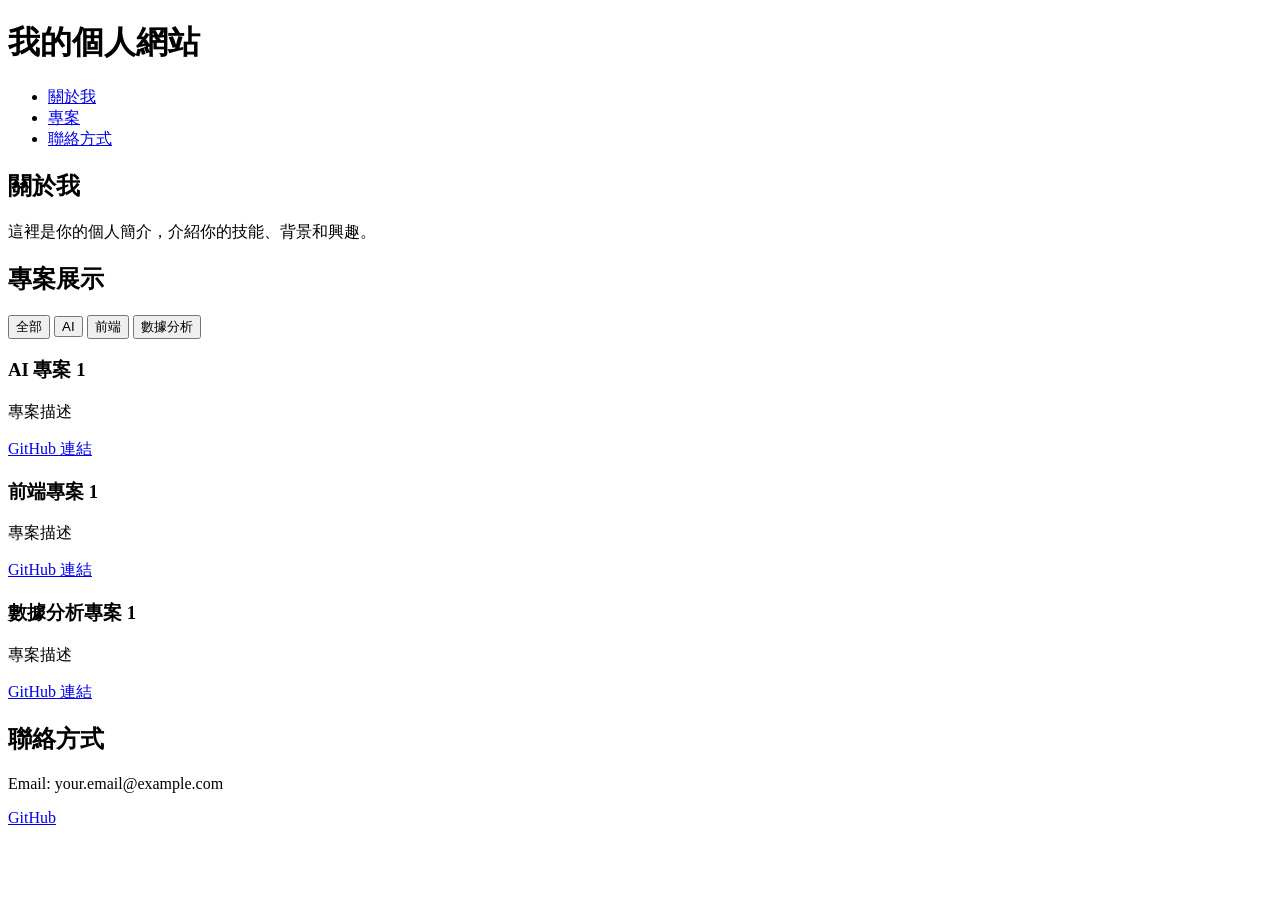
==== index.html @ 34ee30a7 "v1" ====
<!DOCTYPE html>
<html lang="zh-TW">
    <head>
        <meta charset="UTF-8" />
        <meta name="viewport" content="width=device-width, initial-scale=1.0" />
        <title>我的個人網頁</title>
        <link rel="stylesheet" href="styles.css" />
    </head>
    <body>
        <header>
            <h1>我的個人網站</h1>
            <nav>
                <ul>
                    <li><a href="#about">關於我</a></li>
                    <li><a href="#projects">專案</a></li>
                    <li><a href="#contact">聯絡方式</a></li>
                </ul>
            </nav>
        </header>

        <section id="about">
            <h2>關於我</h2>
            <p>這裡是你的個人簡介，介紹你的技能、背景和興趣。</p>
        </section>

        <section id="projects">
            <h2>專案展示</h2>
            <div class="project-filters">
                <button onclick="filterProjects('all')">全部</button>
                <button onclick="filterProjects('ai')">AI</button>
                <button onclick="filterProjects('web')">前端</button>
                <button onclick="filterProjects('data')">數據分析</button>
            </div>
            <div class="project-list">
                <div class="project ai">
                    <h3>AI 專案 1</h3>
                    <p>專案描述</p>
                    <a href="#">GitHub 連結</a>
                </div>
                <div class="project web">
                    <h3>前端專案 1</h3>
                    <p>專案描述</p>
                    <a href="#">GitHub 連結</a>
                </div>
                <div class="project data">
                    <h3>數據分析專案 1</h3>
                    <p>專案描述</p>
                    <a href="#">GitHub 連結</a>
                </div>
            </div>
        </section>

        <section id="contact">
            <h2>聯絡方式</h2>
            <p>Email: your.email@example.com</p>
            <p><a href="https://github.com/yourprofile">GitHub</a></p>
        </section>

        <script>
            function filterProjects(category) {
                let projects = document.querySelectorAll(".project");
                projects.forEach((project) => {
                    if (
                        category === "all" ||
                        project.classList.contains(category)
                    ) {
                        project.style.display = "block";
                    } else {
                        project.style.display = "none";
                    }
                });
            }
        </script>
    </body>
</html>
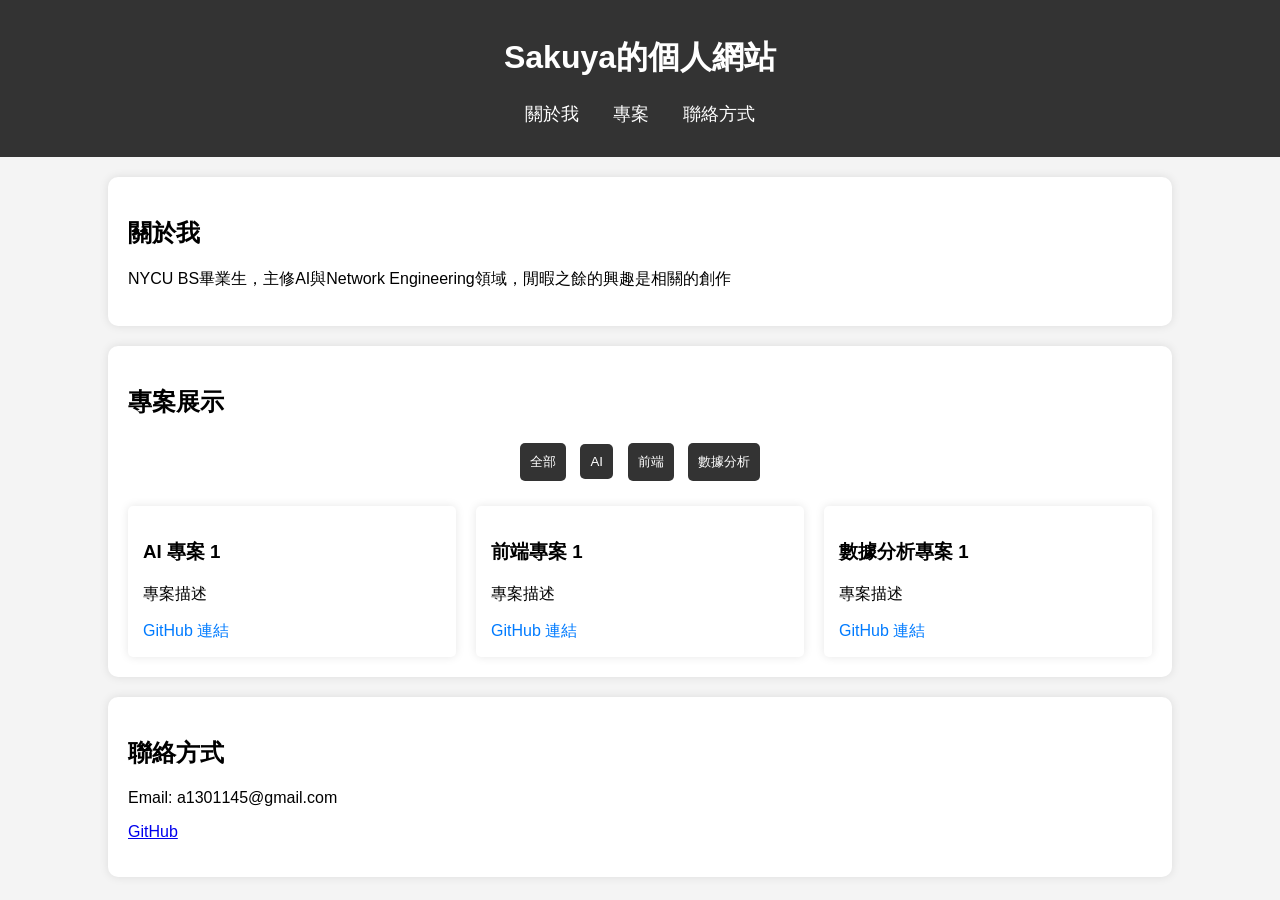
==== commit 00cf7fd9: "v2" ====
--- a/index.html
+++ b/index.html
@@ -3,12 +3,12 @@
     <head>
         <meta charset="UTF-8" />
         <meta name="viewport" content="width=device-width, initial-scale=1.0" />
-        <title>我的個人網頁</title>
+        <title>Sakuya的個人網頁</title>
         <link rel="stylesheet" href="styles.css" />
     </head>
     <body>
         <header>
-            <h1>我的個人網站</h1>
+            <h1>Sakuya的個人網站</h1>
             <nav>
                 <ul>
                     <li><a href="#about">關於我</a></li>
@@ -20,7 +20,10 @@
 
         <section id="about">
             <h2>關於我</h2>
-            <p>這裡是你的個人簡介，介紹你的技能、背景和興趣。</p>
+            <p>
+                NYCU BS畢業生，主修AI與Network
+                Engineering領域，閒暇之餘的興趣是相關的創作
+            </p>
         </section>
 
         <section id="projects">
@@ -52,8 +55,8 @@
 
         <section id="contact">
             <h2>聯絡方式</h2>
-            <p>Email: your.email@example.com</p>
-            <p><a href="https://github.com/yourprofile">GitHub</a></p>
+            <p>Email: a1301145@gmail.com</p>
+            <p><a href="https://github.com/Sakuya0229">GitHub</a></p>
         </section>
 
         <script>
--- a/styles.css
+++ b/styles.css
@@ -0,0 +1,124 @@
+body {
+    font-family: Arial, sans-serif;
+    margin: 0;
+    padding: 0;
+    background-color: #f4f4f4;
+}
+
+header {
+    background: #333;
+    color: white;
+    padding: 15px;
+    text-align: center;
+}
+
+nav ul {
+    list-style: none;
+    padding: 0;
+}
+
+nav ul li {
+    display: inline;
+    margin: 0 15px;
+}
+
+nav ul li a {
+    color: white;
+    text-decoration: none;
+    font-size: 18px;
+}
+
+section {
+    padding: 20px;
+    margin: 20px auto;
+    width: 80%;
+    background: white;
+    border-radius: 10px;
+    box-shadow: 0 0 10px rgba(0, 0, 0, 0.1);
+}
+
+.project-filters {
+    text-align: center;
+    margin-bottom: 20px;
+}
+
+.project-filters button {
+    padding: 10px;
+    margin: 5px;
+    border: none;
+    cursor: pointer;
+    background: #333;
+    color: white;
+    border-radius: 5px;
+}
+
+.project-filters button:hover {
+    background: #555;
+}
+
+.project-list {
+    display: grid;
+    grid-template-columns: repeat(auto-fit, minmax(250px, 1fr));
+    gap: 20px;
+}
+
+.project {
+    background: #fff;
+    padding: 15px;
+    border-radius: 5px;
+    box-shadow: 0 0 10px rgba(0, 0, 0, 0.1);
+}
+
+.project a {
+    display: block;
+    margin-top: 10px;
+    text-decoration: none;
+    color: #007bff;
+}
+
+.project a:hover {
+    text-decoration: underline;
+}
+
+.creation-filters {
+    text-align: center;
+    margin-bottom: 20px;
+}
+
+.creation-filters button {
+    padding: 10px;
+    margin: 5px;
+    border: none;
+    cursor: pointer;
+    background: #333;
+    color: white;
+    border-radius: 5px;
+}
+
+.creation-filters button:hover {
+    background: #555;
+}
+
+.creation-list {
+    display: grid;
+    grid-template-columns: repeat(auto-fit, minmax(250px, 1fr));
+    gap: 20px;
+}
+
+.creation {
+    background: #fff;
+    padding: 15px;
+    border-radius: 5px;
+    box-shadow: 0 0 10px rgba(0, 0, 0, 0.1);
+}
+
+.creation a {
+    display: block;
+    margin-top: 10px;
+    text-decoration: none;
+    color: #007bff;
+}
+
+.creation a:hover {
+    text-decoration: underline;
+}
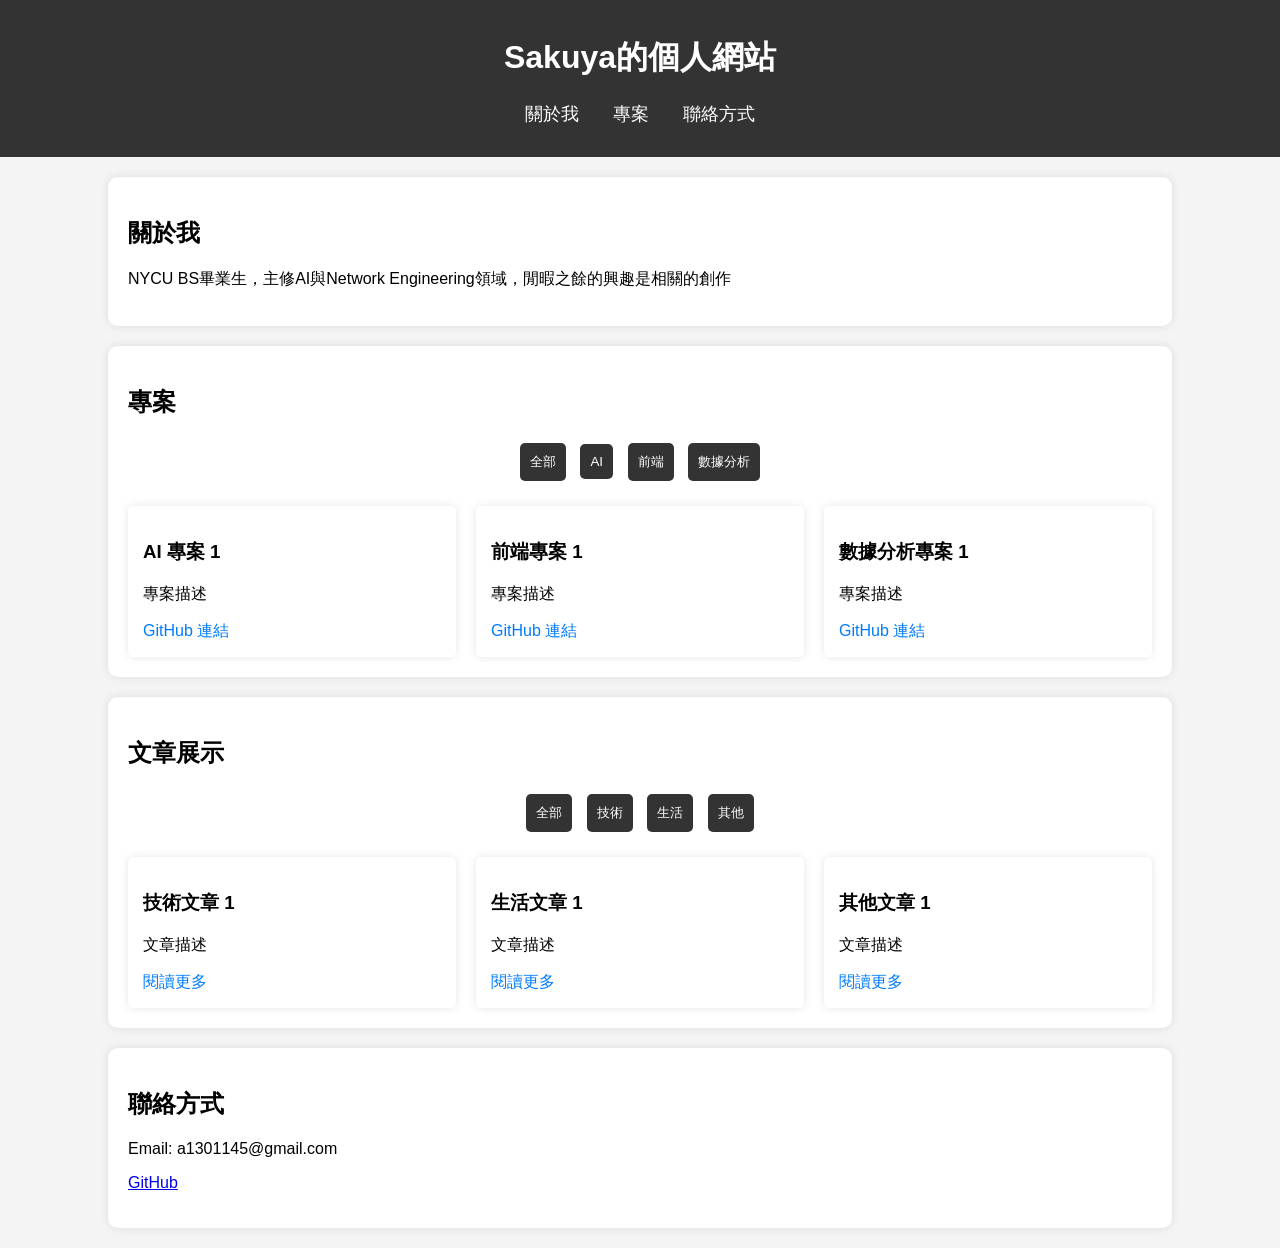
==== commit e99b17a4: "v2" ====
--- a/index.html
+++ b/index.html
@@ -27,7 +27,7 @@
         </section>
 
         <section id="projects">
-            <h2>專案展示</h2>
+            <h2>專案</h2>
             <div class="project-filters">
                 <button onclick="filterProjects('all')">全部</button>
                 <button onclick="filterProjects('ai')">AI</button>
@@ -53,6 +53,33 @@
             </div>
         </section>
 
+        <section id="creations">
+            <h2>文章展示</h2>
+            <div class="creation-filters">
+                <button onclick="filterCreations('all')">全部</button>
+                <button onclick="filterCreations('tech')">技術</button>
+                <button onclick="filterCreations('life')">生活</button>
+                <button onclick="filterCreations('other')">其他</button>
+            </div>
+            <div class="creation-list">
+                <div class="creation tech">
+                    <h3>技術文章 1</h3>
+                    <p>文章描述</p>
+                    <a href="#">閱讀更多</a>
+                </div>
+                <div class="creation life">
+                    <h3>生活文章 1</h3>
+                    <p>文章描述</p>
+                    <a href="#">閱讀更多</a>
+                </div>
+                <div class="creation other">
+                    <h3>其他文章 1</h3>
+                    <p>文章描述</p>
+                    <a href="#">閱讀更多</a>
+                </div>
+            </div>
+        </section>
+
         <section id="contact">
             <h2>聯絡方式</h2>
             <p>Email: a1301145@gmail.com</p>
@@ -73,6 +100,19 @@
                     }
                 });
             }
+            function filterCreations(category) {
+                let creations = document.querySelectorAll(".creation");
+                creations.forEach((creation) => {
+                    if (
+                        category === "all" ||
+                        creation.classList.contains(category)
+                    ) {
+                        creation.style.display = "block";
+                    } else {
+                        creation.style.display = "none";
+                    }
+                });
+            }
         </script>
     </body>
 </html>
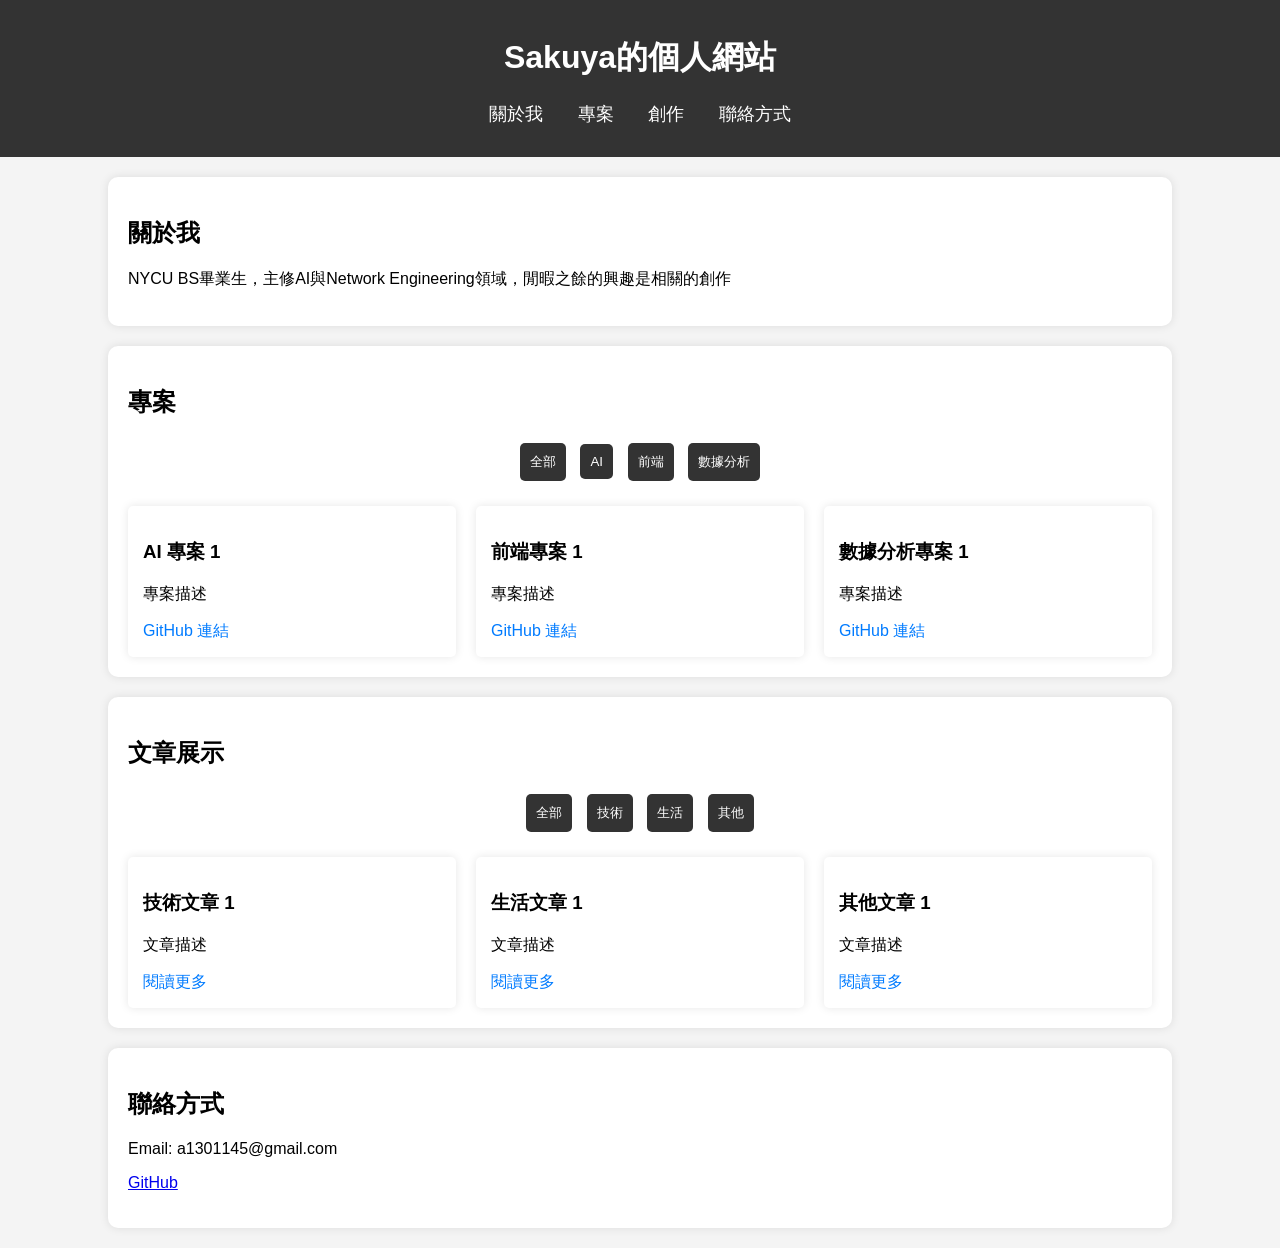
==== commit 866bb07e: "v2" ====
--- a/index.html
+++ b/index.html
@@ -13,6 +13,7 @@
                 <ul>
                     <li><a href="#about">關於我</a></li>
                     <li><a href="#projects">專案</a></li>
+                    <li><a href="#creations">創作</a></li>
                     <li><a href="#contact">聯絡方式</a></li>
                 </ul>
             </nav>
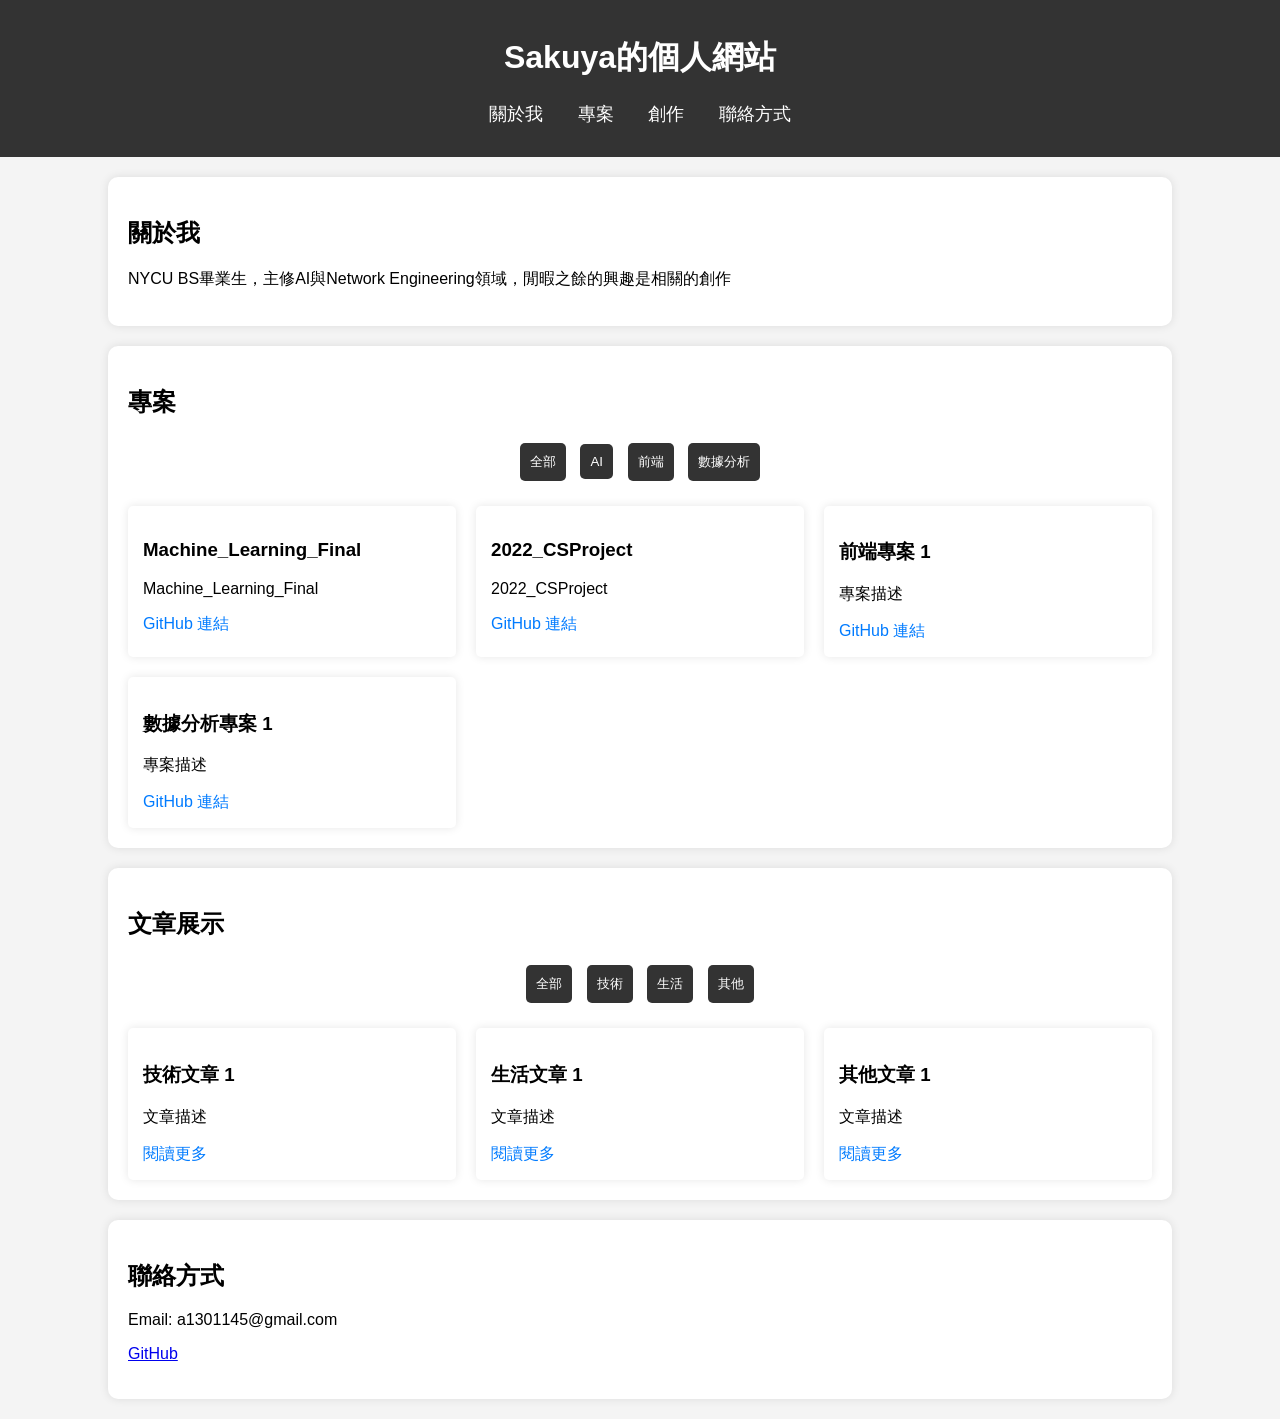
==== commit 2c139bf8: "v2" ====
--- a/index.html
+++ b/index.html
@@ -37,9 +37,19 @@
             </div>
             <div class="project-list">
                 <div class="project ai">
-                    <h3>AI 專案 1</h3>
-                    <p>專案描述</p>
-                    <a href="#">GitHub 連結</a>
+                    <h3>Machine_Learning_Final</h3>
+                    <p>Machine_Learning_Final</p>
+                    <a
+                        href="https://github.com/Sakuya0229/Machine_Learning_Final"
+                        >GitHub 連結</a
+                    >
+                </div>
+                <div class="project ai">
+                    <h3>2022_CSProject</h3>
+                    <p>2022_CSProject</p>
+                    <a href="https://github.com/Sakuya0229/2022_CSProject"
+                        >GitHub 連結</a
+                    >
                 </div>
                 <div class="project web">
                     <h3>前端專案 1</h3>
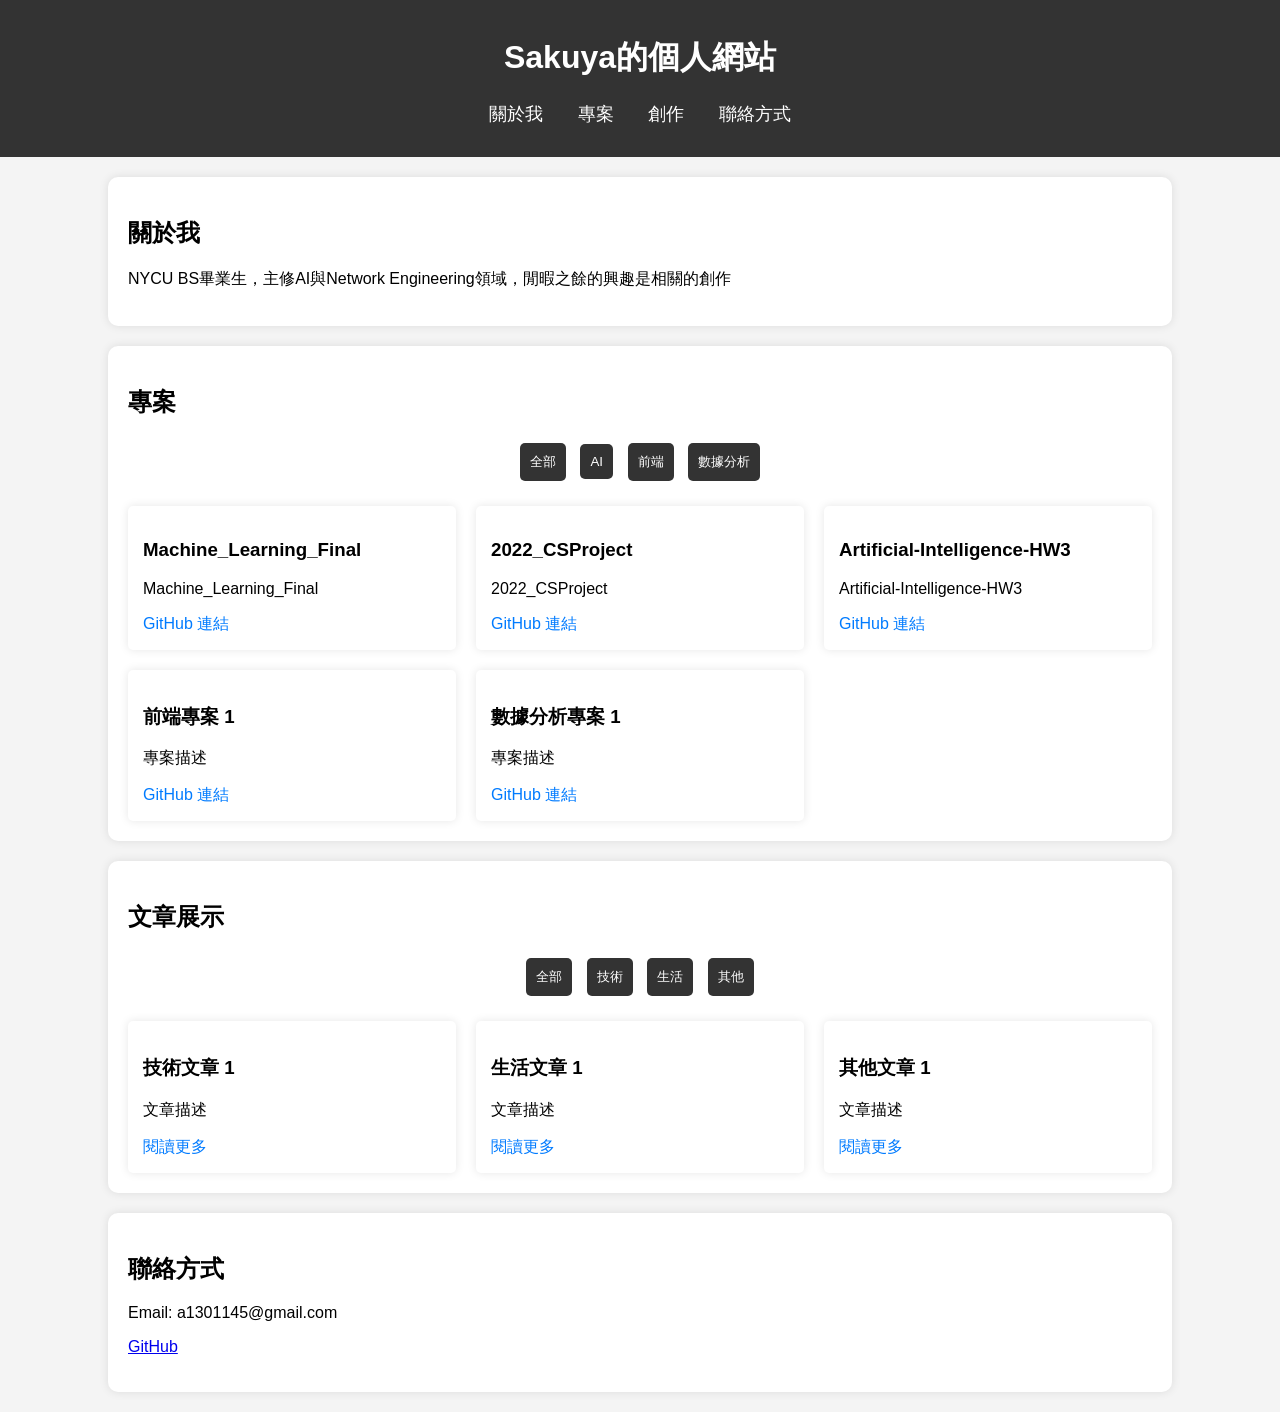
==== commit 4a947b12: "v2" ====
--- a/index.html
+++ b/index.html
@@ -48,6 +48,14 @@
                     <h3>2022_CSProject</h3>
                     <p>2022_CSProject</p>
                     <a href="https://github.com/Sakuya0229/2022_CSProject"
+                        >GitHub 連結</a
+                    >
+                </div>
+                <div class="project ai">
+                    <h3>Artificial-Intelligence-HW3</h3>
+                    <p>Artificial-Intelligence-HW3</p>
+                    <a
+                        href="https://github.com/Sakuya0229/Artificial-Intelligence-HW3"
                         >GitHub 連結</a
                     >
                 </div>
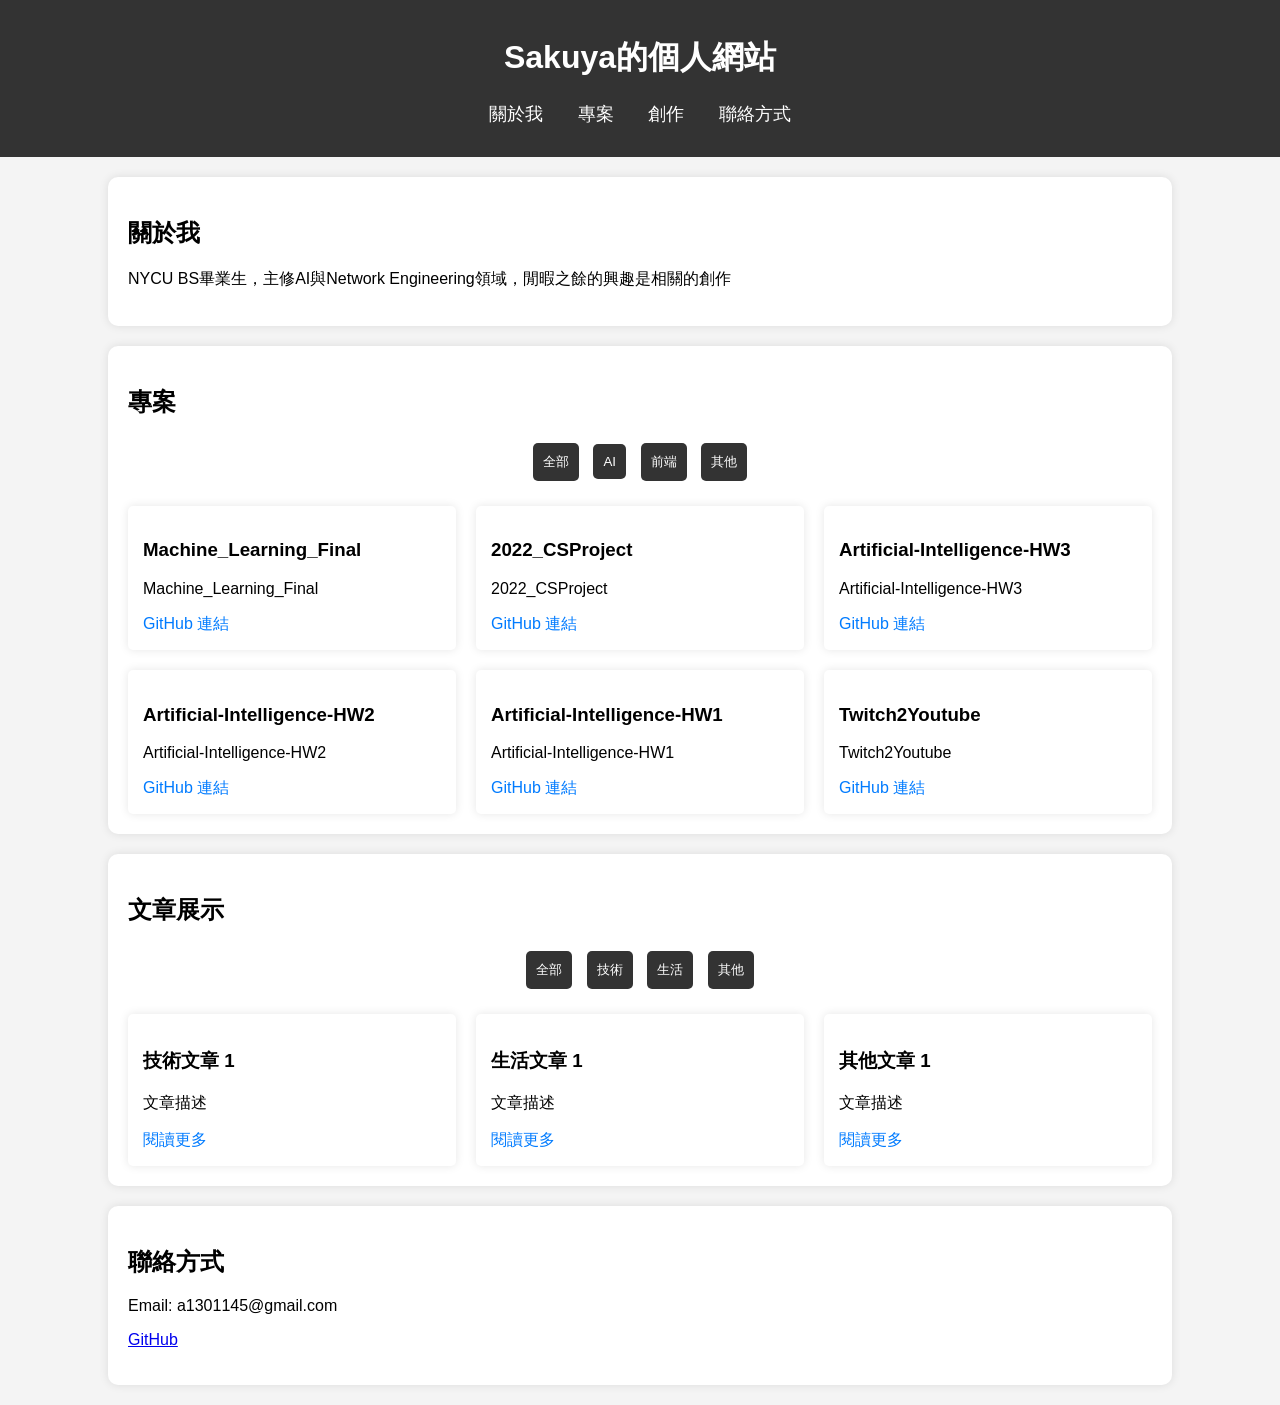
==== commit b7886b7c: "v2" ====
--- a/index.html
+++ b/index.html
@@ -33,7 +33,7 @@
                 <button onclick="filterProjects('all')">全部</button>
                 <button onclick="filterProjects('ai')">AI</button>
                 <button onclick="filterProjects('web')">前端</button>
-                <button onclick="filterProjects('data')">數據分析</button>
+                <button onclick="filterProjects('other')">其他</button>
             </div>
             <div class="project-list">
                 <div class="project ai">
@@ -59,15 +59,28 @@
                         >GitHub 連結</a
                     >
                 </div>
-                <div class="project web">
-                    <h3>前端專案 1</h3>
-                    <p>專案描述</p>
-                    <a href="#">GitHub 連結</a>
+                <div class="project ai">
+                    <h3>Artificial-Intelligence-HW2</h3>
+                    <p>Artificial-Intelligence-HW2</p>
+                    <a
+                        href="https://github.com/Sakuya0229/Artificial-Intelligence-HW2"
+                        >GitHub 連結</a
+                    >
                 </div>
-                <div class="project data">
-                    <h3>數據分析專案 1</h3>
-                    <p>專案描述</p>
-                    <a href="#">GitHub 連結</a>
+                <div class="project ai">
+                    <h3>Artificial-Intelligence-HW1</h3>
+                    <p>Artificial-Intelligence-HW1</p>
+                    <a
+                        href="https://github.com/Sakuya0229/Artificial-Intelligence-HW1"
+                        >GitHub 連結</a
+                    >
+                </div>
+                <div class="project other">
+                    <h3>Twitch2Youtube</h3>
+                    <p>Twitch2Youtube</p>
+                    <a href="https://github.com/Sakuya0229/Twitch2Youtube"
+                        >GitHub 連結</a
+                    >
                 </div>
             </div>
         </section>
@@ -104,34 +117,6 @@
             <p>Email: a1301145@gmail.com</p>
             <p><a href="https://github.com/Sakuya0229">GitHub</a></p>
         </section>
-
-        <script>
-            function filterProjects(category) {
-                let projects = document.querySelectorAll(".project");
-                projects.forEach((project) => {
-                    if (
-                        category === "all" ||
-                        project.classList.contains(category)
-                    ) {
-                        project.style.display = "block";
-                    } else {
-                        project.style.display = "none";
-                    }
-                });
-            }
-            function filterCreations(category) {
-                let creations = document.querySelectorAll(".creation");
-                creations.forEach((creation) => {
-                    if (
-                        category === "all" ||
-                        creation.classList.contains(category)
-                    ) {
-                        creation.style.display = "block";
-                    } else {
-                        creation.style.display = "none";
-                    }
-                });
-            }
-        </script>
+        <script src="scripts.js"></script>
     </body>
 </html>
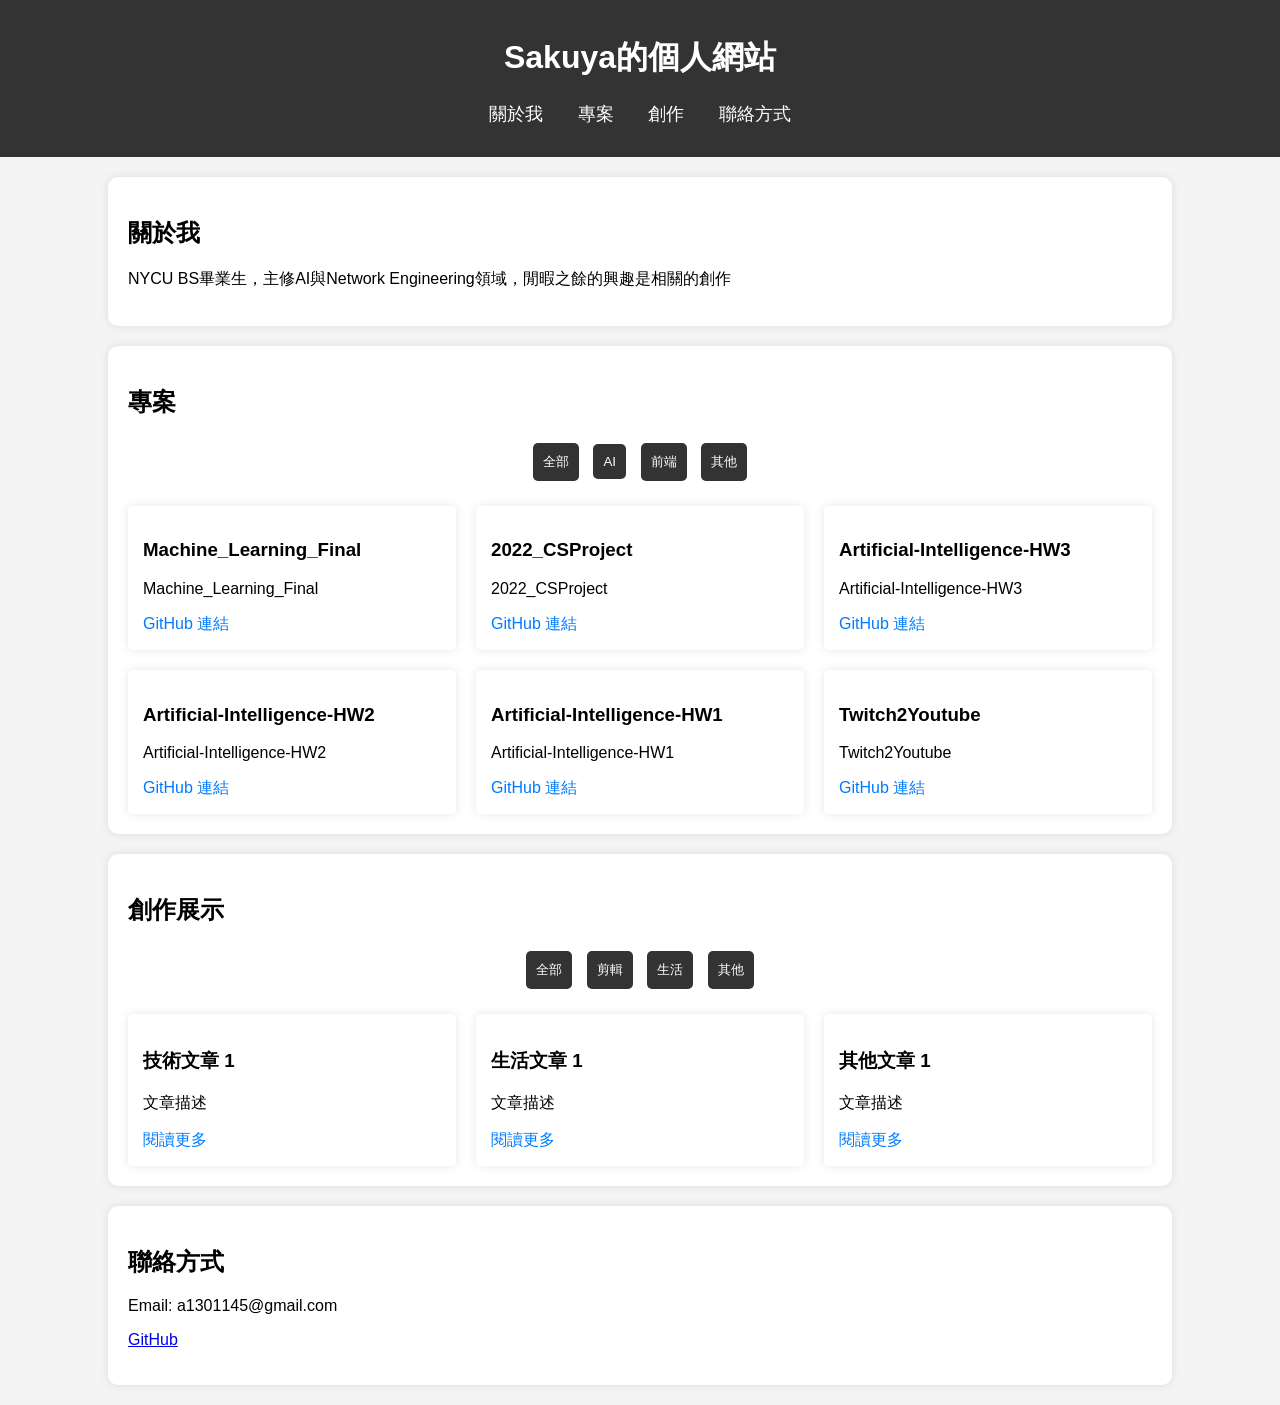
==== commit e2a706d2: "v2" ====
--- a/index.html
+++ b/index.html
@@ -86,10 +86,10 @@
         </section>
 
         <section id="creations">
-            <h2>文章展示</h2>
+            <h2>創作展示</h2>
             <div class="creation-filters">
                 <button onclick="filterCreations('all')">全部</button>
-                <button onclick="filterCreations('tech')">技術</button>
+                <button onclick="filterCreations('tech')">剪輯</button>
                 <button onclick="filterCreations('life')">生活</button>
                 <button onclick="filterCreations('other')">其他</button>
             </div>
